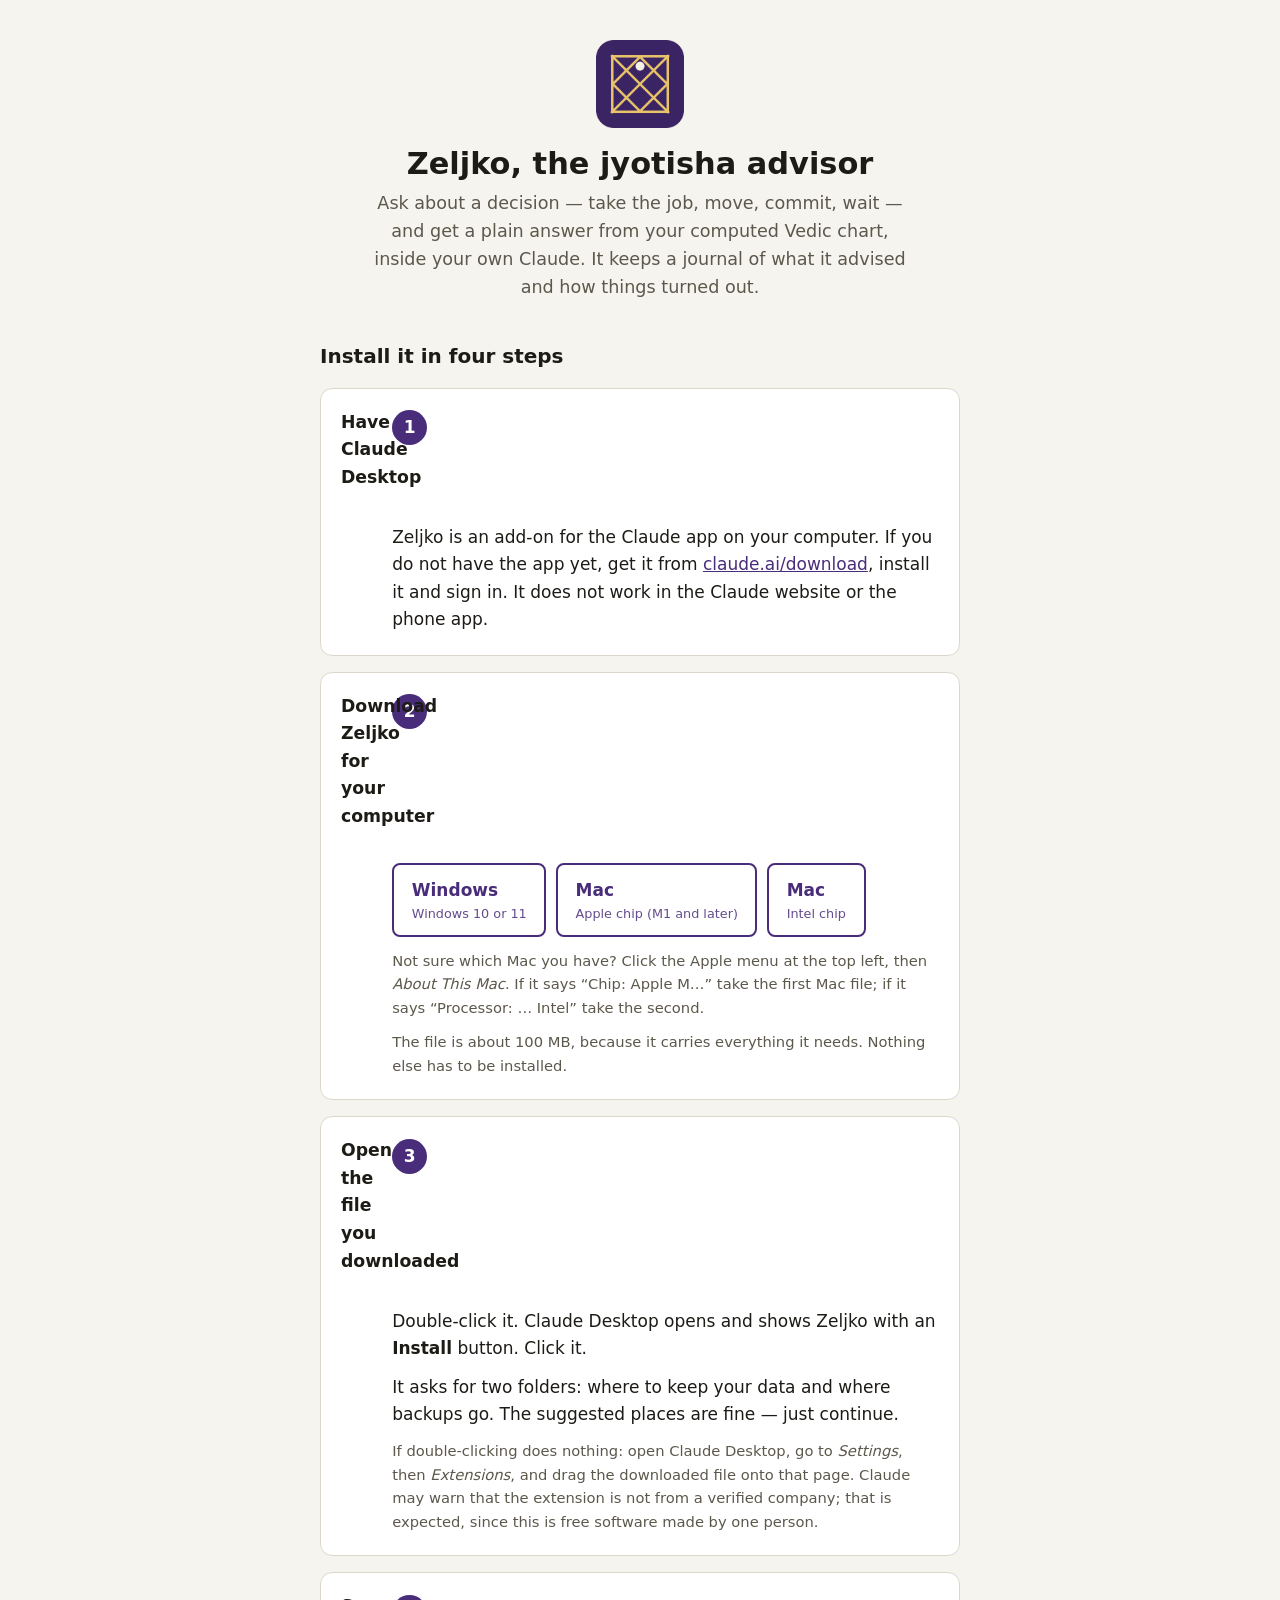
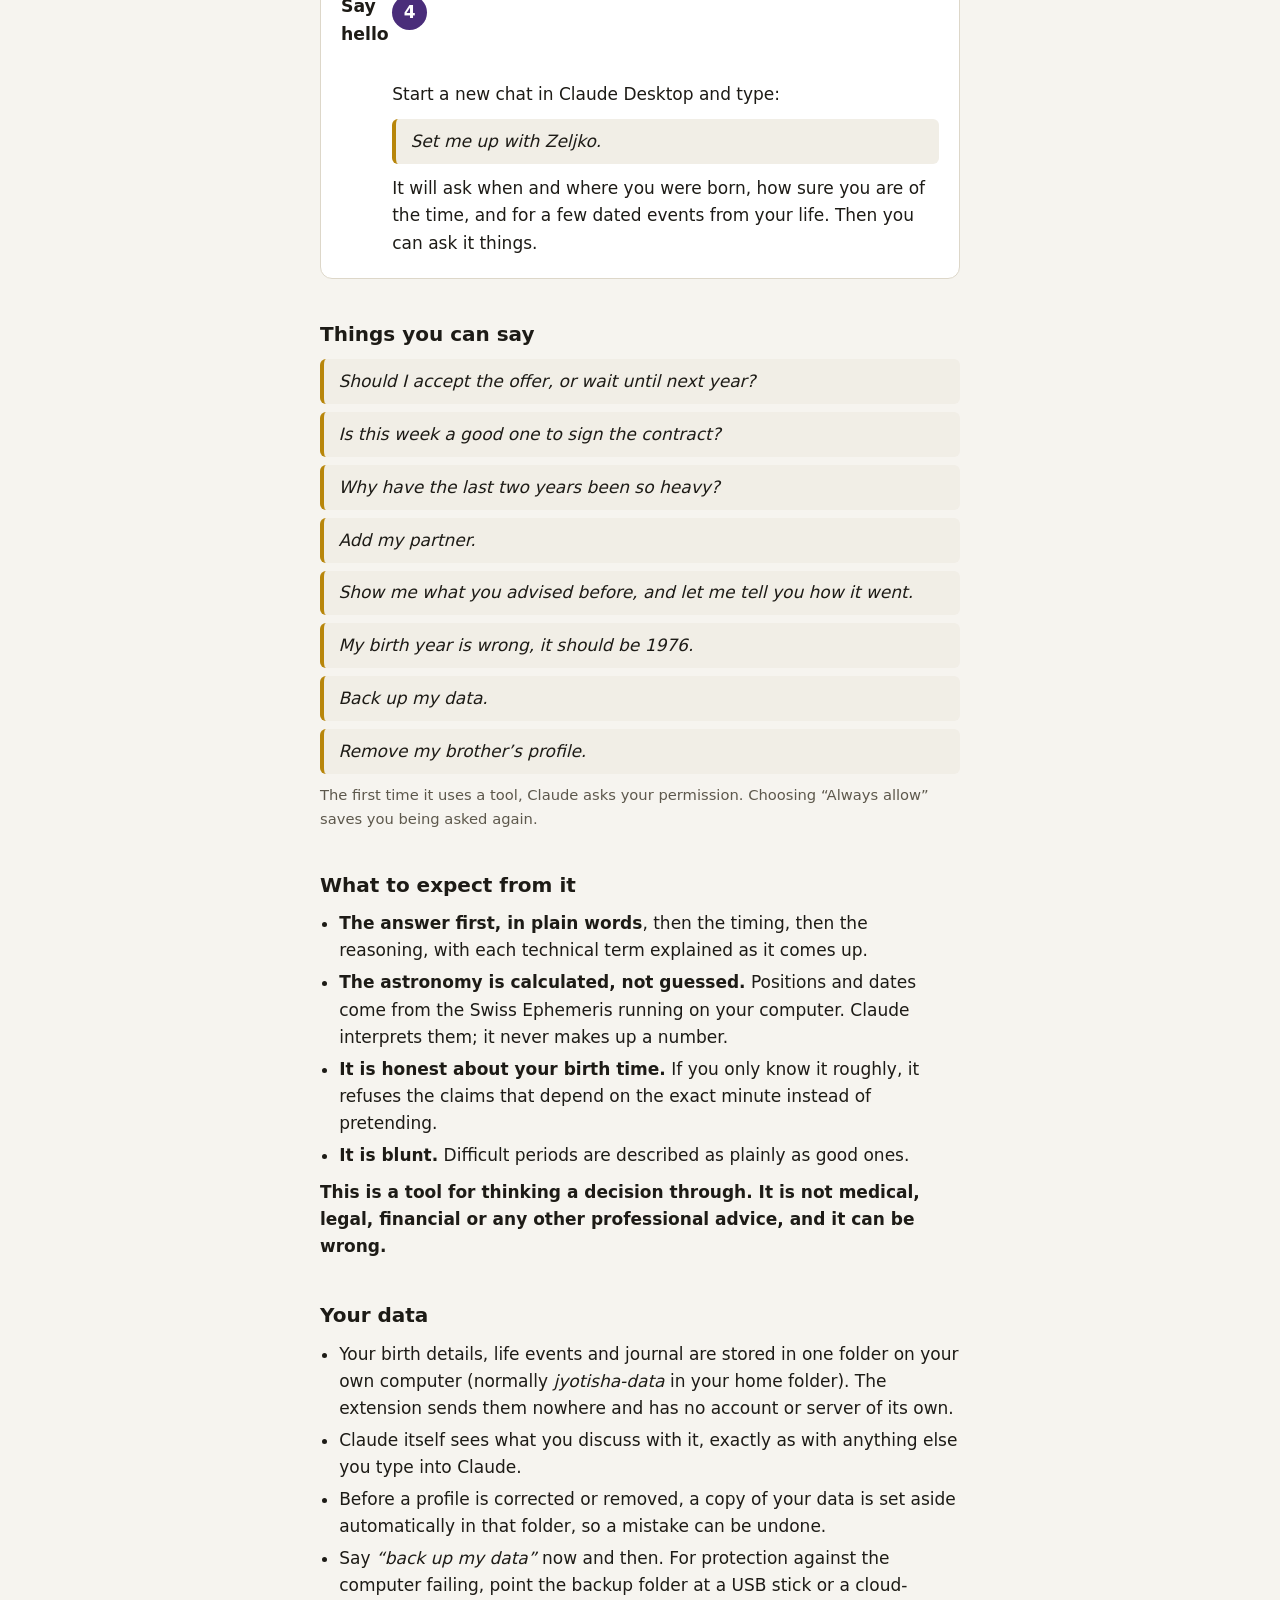
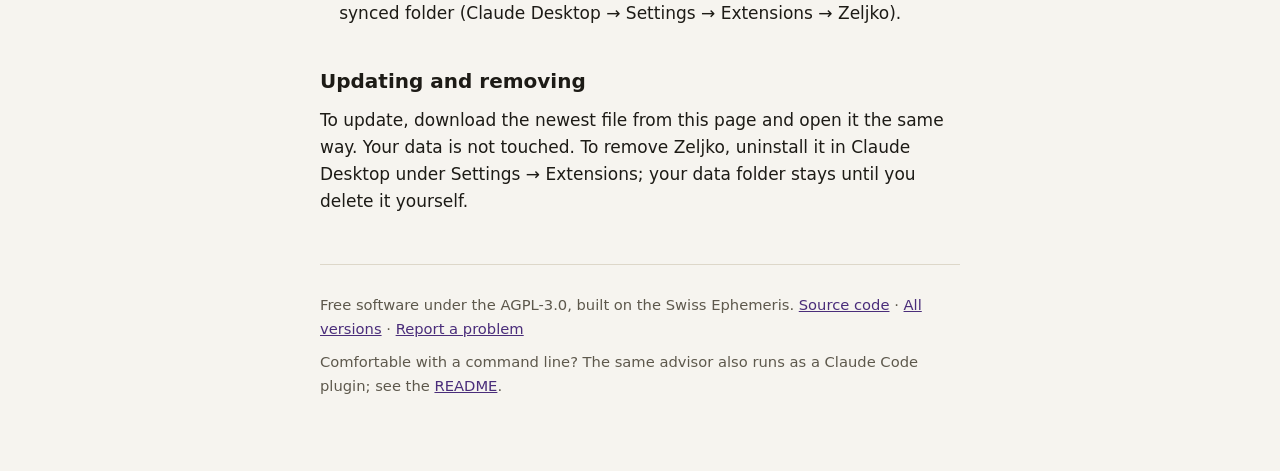
==== docs/index.html @ 325c5fb8 "Add the Claude Desktop extension, with a download page and automatic releases New tools: correct_pro" ====
<!doctype html>
<html lang="en">
<head>
<meta charset="utf-8">
<meta name="viewport" content="width=device-width,initial-scale=1">
<title>Zeljko, the jyotisha advisor for Claude</title>
<meta name="description" content="Ask about a decision and get an answer from your computed Vedic chart, inside your own Claude. Free, and your data stays on your computer.">
<link rel="icon" href="icon.png">
<style>
:root{--bg:#f6f4ef;--card:#fff;--ink:#1d1b16;--soft:#5d584c;--line:#ddd7c9;
 --accent:#4a2d7a;--on:#fff;--gold:#b8860b;--note:#f1eee6}
@media (prefers-color-scheme:dark){:root{--bg:#17141d;--card:#211c2b;--ink:#ece8df;
 --soft:#aaa394;--line:#3a3347;--accent:#8f6bd1;--on:#14101b;--gold:#e9c46a;--note:#2a2436}}
*{box-sizing:border-box}
body{margin:0;background:var(--bg);color:var(--ink);
 font:17px/1.6 system-ui,-apple-system,"Segoe UI",sans-serif}
main{max-width:42rem;margin:0 auto;padding:2.5rem 16px 4rem}
header{text-align:center;margin-bottom:2rem}
header img{width:88px;height:88px}
h1{font-size:1.9rem;line-height:1.2;margin:.6rem 0 .4rem}
h2{font-size:1.25rem;margin:2.4rem 0 .6rem}
p{margin:.6rem 0}
.lead{font-size:1.1rem;color:var(--soft);max-width:34rem;margin:0 auto}
.step{background:var(--card);border:1px solid var(--line);border-radius:12px;
 padding:1.1rem 1.25rem;margin:1rem 0;display:grid;grid-template-columns:2.4rem 1fr;gap:.2rem .8rem}
.n{grid-row:1/9;width:2.2rem;height:2.2rem;border-radius:50%;background:var(--accent);
 color:var(--on);font-weight:700;display:grid;place-items:center}
.step h3{margin:.15rem 0 .2rem;font-size:1.08rem}
.step>p,.step>div{grid-column:2;margin:.25rem 0}
.buttons{display:flex;flex-wrap:wrap;gap:.6rem;margin:.6rem 0}
a.dl{display:inline-block;padding:.7rem 1.1rem;border-radius:8px;text-decoration:none;
 border:2px solid var(--accent);color:var(--accent);font-weight:600}
a.dl.mine{background:var(--accent);color:var(--on)}
a.dl small{display:block;font-weight:400;font-size:.8rem;opacity:.85}
.say{background:var(--note);border-left:4px solid var(--gold);border-radius:6px;
 padding:.55rem .9rem;margin:.5rem 0;font-style:italic}
.small{font-size:.92rem;color:var(--soft)}
ul{padding-left:1.2rem;margin:.4rem 0}li{margin:.3rem 0}
a{color:var(--accent)}
footer{margin-top:3rem;padding-top:1.2rem;border-top:1px solid var(--line)}
</style>
</head>
<body>
<main>
<header>
  <img src="icon.png" alt="">
  <h1>Zeljko, the jyotisha advisor</h1>
  <p class="lead">Ask about a decision &mdash; take the job, move, commit, wait &mdash;
  and get a plain answer from your computed Vedic chart, inside your own Claude.
  It keeps a journal of what it advised and how things turned out.</p>
</header>

<h2>Install it in four steps</h2>

<section class="step">
  <div class="n">1</div>
  <h3>Have Claude Desktop</h3>
  <p>Zeljko is an add-on for the Claude app on your computer. If you do not have
  the app yet, get it from <a href="https://claude.ai/download">claude.ai/download</a>,
  install it and sign in. It does not work in the Claude website or the phone app.</p>
</section>

<section class="step">
  <div class="n">2</div>
  <h3>Download Zeljko for your computer</h3>
  <div class="buttons">
    <a class="dl" data-os="windows" href="https://github.com/nidzus/zeljko/releases/latest/download/zeljko-windows.mcpb">Windows<small>Windows 10 or 11</small></a>
    <a class="dl" data-os="mac" href="https://github.com/nidzus/zeljko/releases/latest/download/zeljko-mac-apple-silicon.mcpb">Mac<small>Apple chip (M1 and later)</small></a>
    <a class="dl" href="https://github.com/nidzus/zeljko/releases/latest/download/zeljko-mac-intel.mcpb">Mac<small>Intel chip</small></a>
  </div>
  <p class="small" id="hint">Not sure which Mac you have? Click the Apple menu at the
  top left, then <em>About This Mac</em>. If it says &ldquo;Chip: Apple M&hellip;&rdquo;
  take the first Mac file; if it says &ldquo;Processor: &hellip; Intel&rdquo; take the second.</p>
  <p class="small">The file is about 100&nbsp;MB, because it carries everything it
  needs. Nothing else has to be installed.</p>
</section>

<section class="step">
  <div class="n">3</div>
  <h3>Open the file you downloaded</h3>
  <p>Double-click it. Claude Desktop opens and shows Zeljko with an
  <strong>Install</strong> button. Click it.</p>
  <p>It asks for two folders: where to keep your data and where backups go. The
  suggested places are fine &mdash; just continue.</p>
  <p class="small">If double-clicking does nothing: open Claude Desktop, go to
  <em>Settings</em>, then <em>Extensions</em>, and drag the downloaded file onto
  that page. Claude may warn that the extension is not from a verified
  company; that is expected, since this is free software made by one person.</p>
</section>

<section class="step">
  <div class="n">4</div>
  <h3>Say hello</h3>
  <p>Start a new chat in Claude Desktop and type:</p>
  <div class="say">Set me up with Zeljko.</div>
  <p>It will ask when and where you were born, how sure you are of the time,
  and for a few dated events from your life. Then you can ask it things.</p>
</section>

<h2>Things you can say</h2>
<div class="say">Should I accept the offer, or wait until next year?</div>
<div class="say">Is this week a good one to sign the contract?</div>
<div class="say">Why have the last two years been so heavy?</div>
<div class="say">Add my partner.</div>
<div class="say">Show me what you advised before, and let me tell you how it went.</div>
<div class="say">My birth year is wrong, it should be 1976.</div>
<div class="say">Back up my data.</div>
<div class="say">Remove my brother&rsquo;s profile.</div>
<p class="small">The first time it uses a tool, Claude asks your permission.
Choosing &ldquo;Always allow&rdquo; saves you being asked again.</p>

<h2>What to expect from it</h2>
<ul>
  <li><strong>The answer first, in plain words</strong>, then the timing, then
  the reasoning, with each technical term explained as it comes up.</li>
  <li><strong>The astronomy is calculated, not guessed.</strong> Positions and
  dates come from the Swiss Ephemeris running on your computer. Claude
  interprets them; it never makes up a number.</li>
  <li><strong>It is honest about your birth time.</strong> If you only know it
  roughly, it refuses the claims that depend on the exact minute instead of
  pretending.</li>
  <li><strong>It is blunt.</strong> Difficult periods are described as plainly
  as good ones.</li>
</ul>
<p><strong>This is a tool for thinking a decision through. It is not medical,
legal, financial or any other professional advice, and it can be wrong.</strong></p>

<h2>Your data</h2>
<ul>
  <li>Your birth details, life events and journal are stored in one folder on
  your own computer (normally <em>jyotisha-data</em> in your home folder). The
  extension sends them nowhere and has no account or server of its own.</li>
  <li>Claude itself sees what you discuss with it, exactly as with anything
  else you type into Claude.</li>
  <li>Before a profile is corrected or removed, a copy of your data is set
  aside automatically in that folder, so a mistake can be undone.</li>
  <li>Say <em>&ldquo;back up my data&rdquo;</em> now and then. For protection
  against the computer failing, point the backup folder at a USB stick or a
  cloud-synced folder (Claude Desktop &rarr; Settings &rarr; Extensions &rarr; Zeljko).</li>
</ul>

<h2>Updating and removing</h2>
<p>To update, download the newest file from this page and open it the same way.
Your data is not touched. To remove Zeljko, uninstall it in Claude Desktop
under Settings &rarr; Extensions; your data folder stays until you delete it yourself.</p>

<footer class="small">
  <p>Free software under the AGPL-3.0, built on the Swiss Ephemeris.
  <a href="https://github.com/nidzus/zeljko">Source code</a> &middot;
  <a href="https://github.com/nidzus/zeljko/releases">All versions</a> &middot;
  <a href="https://github.com/nidzus/zeljko/issues">Report a problem</a></p>
  <p>Comfortable with a command line? The same advisor also runs as a Claude
  Code plugin; see the <a href="https://github.com/nidzus/zeljko#readme">README</a>.</p>
</footer>
</main>
<script>
(function () {
  var ua = navigator.userAgent || "", os = /Windows/.test(ua) ? "windows" : /Mac OS X|Macintosh/.test(ua) ? "mac" : "";
  if (!os) return;
  var mine = document.querySelector('a.dl[data-os="' + os + '"]');
  if (mine) mine.classList.add("mine");
  if (os === "windows") document.getElementById("hint").hidden = true;
})();
</script>
</body>
</html>
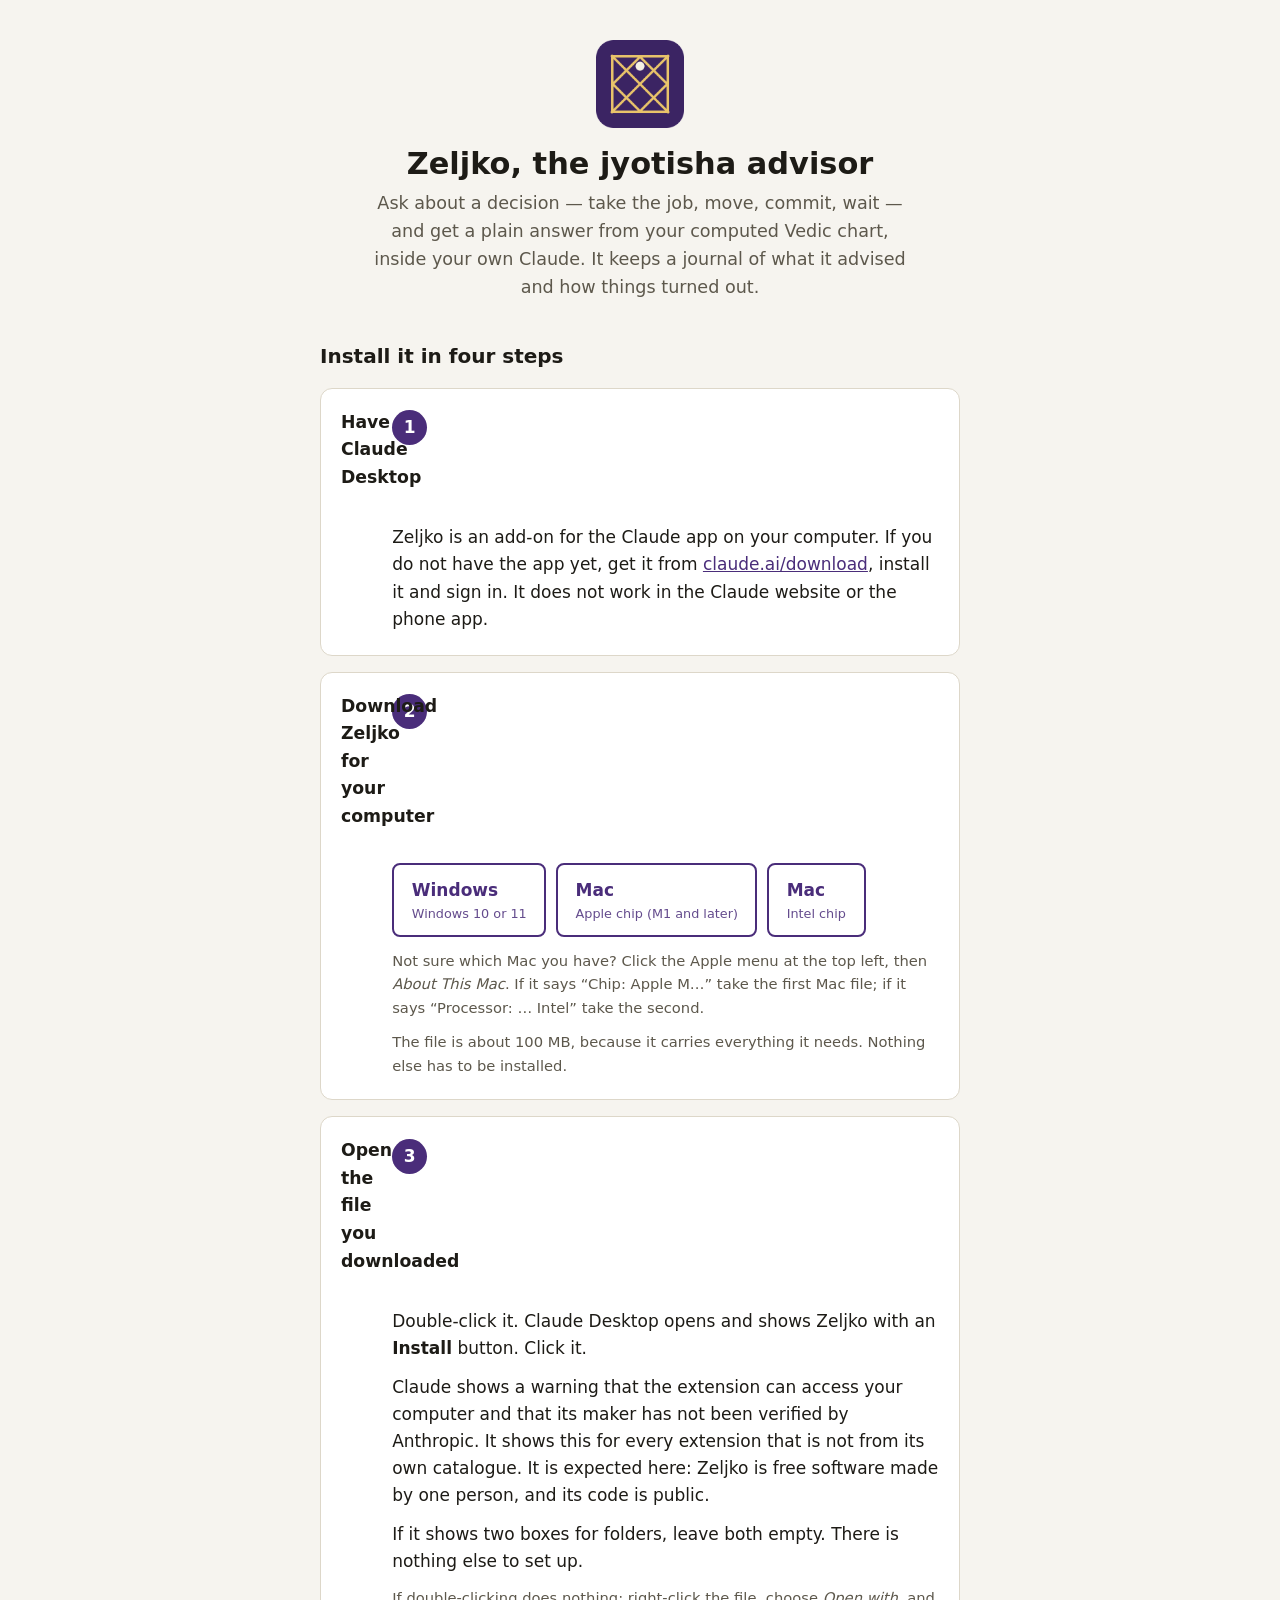
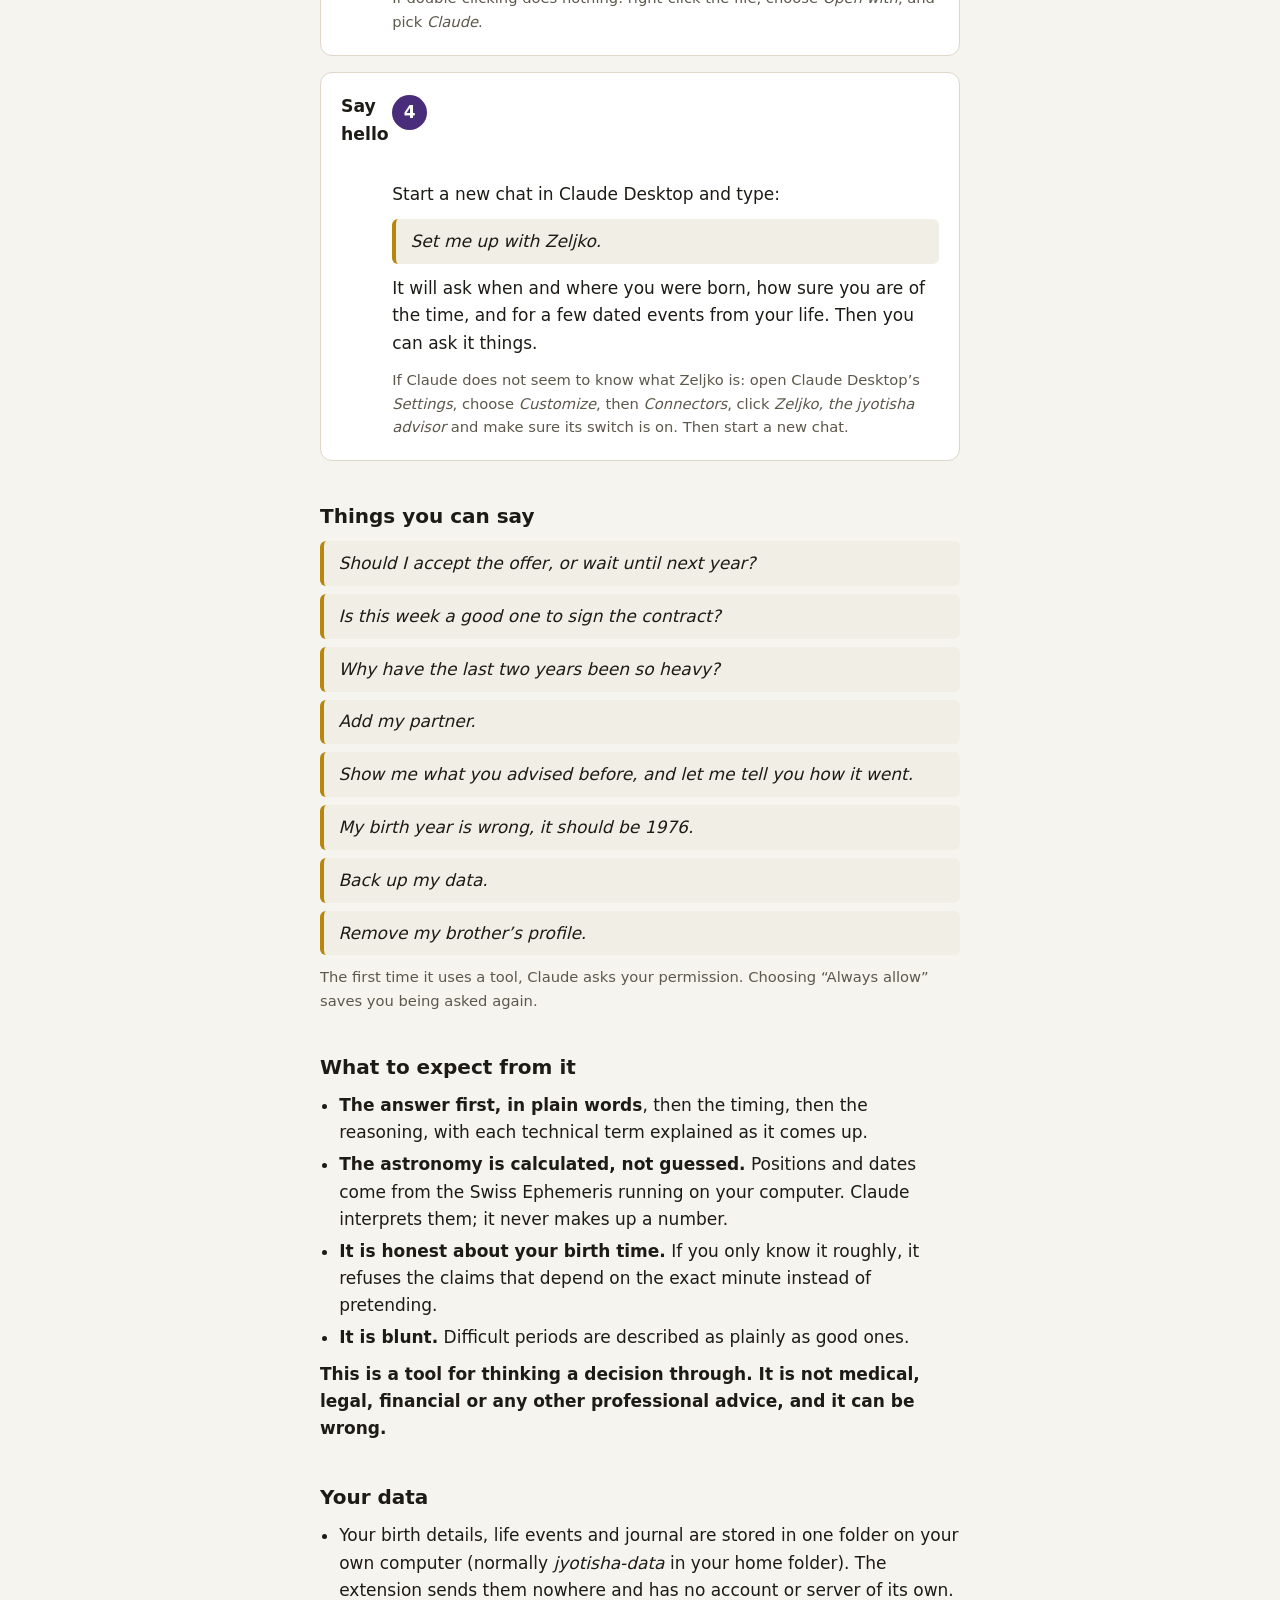
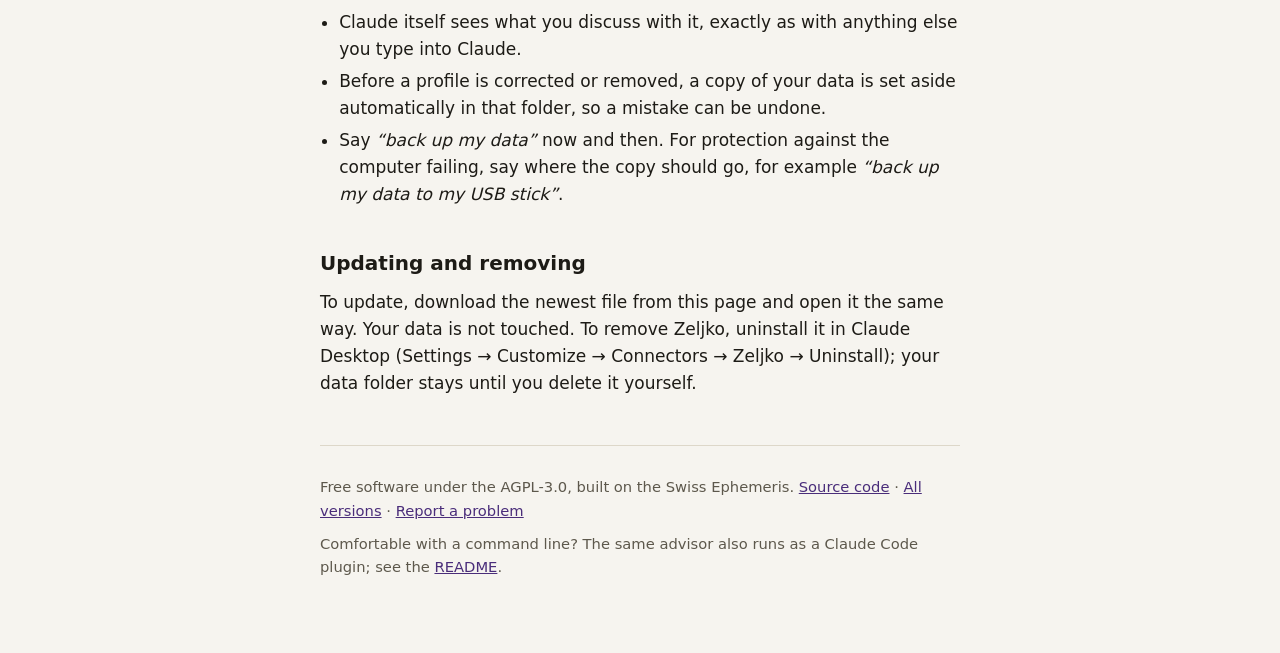
==== commit b8763111: "Ask for nothing at install: no required folders, no suggested-folder text; correct the page's steps " ====
--- a/docs/index.html
+++ b/docs/index.html
@@ -80,12 +80,14 @@
   <h3>Open the file you downloaded</h3>
   <p>Double-click it. Claude Desktop opens and shows Zeljko with an
   <strong>Install</strong> button. Click it.</p>
-  <p>It asks for two folders: where to keep your data and where backups go. The
-  suggested places are fine &mdash; just continue.</p>
-  <p class="small">If double-clicking does nothing: open Claude Desktop, go to
-  <em>Settings</em>, then <em>Extensions</em>, and drag the downloaded file onto
-  that page. Claude may warn that the extension is not from a verified
-  company; that is expected, since this is free software made by one person.</p>
+  <p>Claude shows a warning that the extension can access your computer and
+  that its maker has not been verified by Anthropic. It shows this for every
+  extension that is not from its own catalogue. It is expected here: Zeljko is
+  free software made by one person, and its code is public.</p>
+  <p>If it shows two boxes for folders, leave both empty. There is nothing
+  else to set up.</p>
+  <p class="small">If double-clicking does nothing: right-click the file,
+  choose <em>Open with</em>, and pick <em>Claude</em>.</p>
 </section>
 
 <section class="step">
@@ -95,6 +97,10 @@
   <div class="say">Set me up with Zeljko.</div>
   <p>It will ask when and where you were born, how sure you are of the time,
   and for a few dated events from your life. Then you can ask it things.</p>
+  <p class="small">If Claude does not seem to know what Zeljko is: open
+  Claude Desktop&rsquo;s <em>Settings</em>, choose <em>Customize</em>, then
+  <em>Connectors</em>, click <em>Zeljko, the jyotisha advisor</em> and make
+  sure its switch is on. Then start a new chat.</p>
 </section>
 
 <h2>Things you can say</h2>
@@ -135,14 +141,14 @@
   <li>Before a profile is corrected or removed, a copy of your data is set
   aside automatically in that folder, so a mistake can be undone.</li>
   <li>Say <em>&ldquo;back up my data&rdquo;</em> now and then. For protection
-  against the computer failing, point the backup folder at a USB stick or a
-  cloud-synced folder (Claude Desktop &rarr; Settings &rarr; Extensions &rarr; Zeljko).</li>
+  against the computer failing, say where the copy should go, for example <em>&ldquo;back up my data to
+  my USB stick&rdquo;</em>.</li>
 </ul>
 
 <h2>Updating and removing</h2>
 <p>To update, download the newest file from this page and open it the same way.
 Your data is not touched. To remove Zeljko, uninstall it in Claude Desktop
-under Settings &rarr; Extensions; your data folder stays until you delete it yourself.</p>
+(Settings &rarr; Customize &rarr; Connectors &rarr; Zeljko &rarr; Uninstall); your data folder stays until you delete it yourself.</p>
 
 <footer class="small">
   <p>Free software under the AGPL-3.0, built on the Swiss Ephemeris.
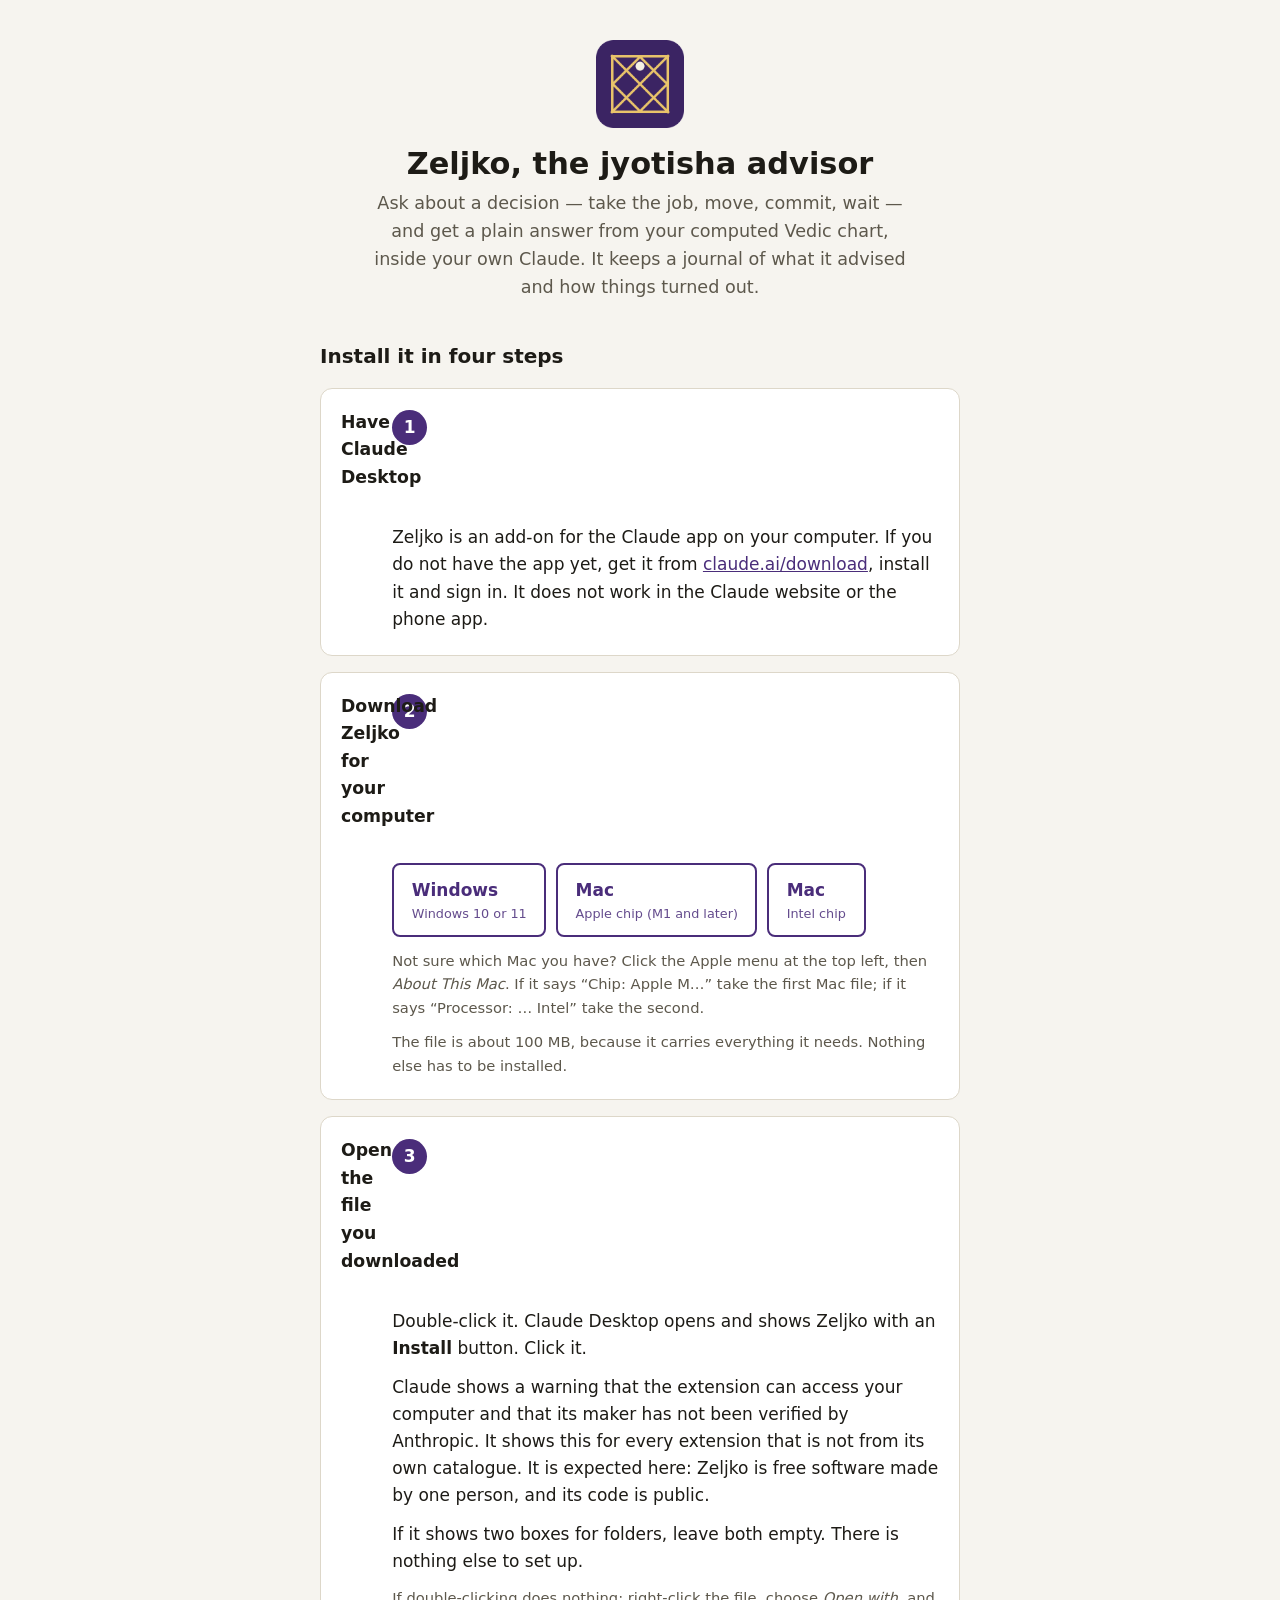
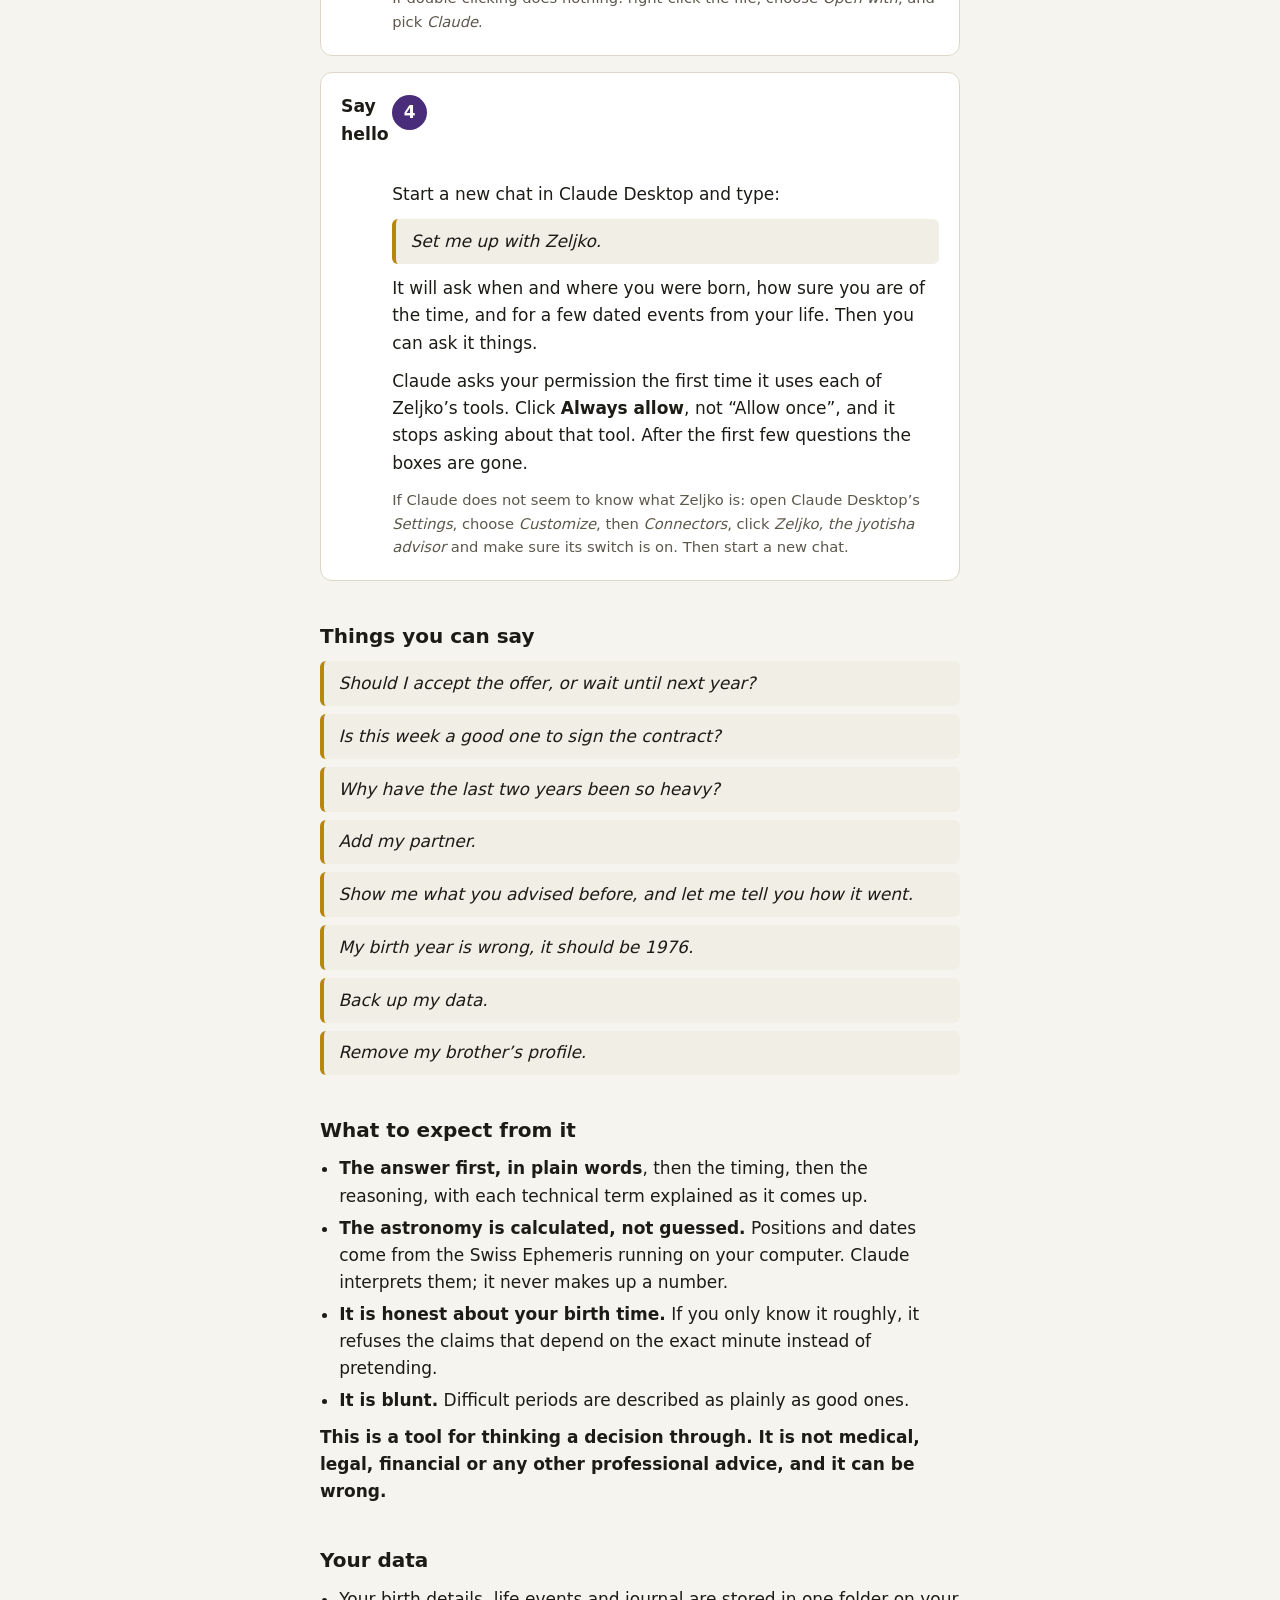
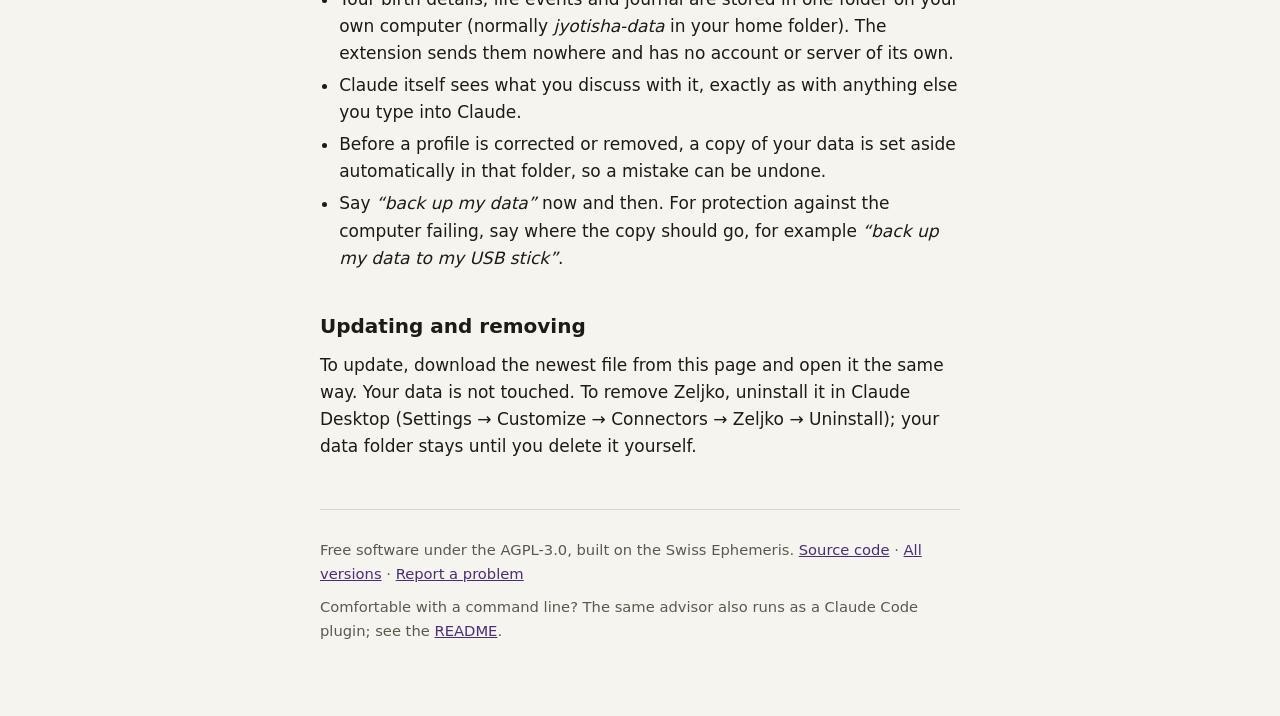
==== commit f3e6834e: "Mark each tool as read-only or data-changing; say Always allow in the install steps Co-Authored-By: " ====
--- a/docs/index.html
+++ b/docs/index.html
@@ -97,6 +97,10 @@
   <div class="say">Set me up with Zeljko.</div>
   <p>It will ask when and where you were born, how sure you are of the time,
   and for a few dated events from your life. Then you can ask it things.</p>
+  <p>Claude asks your permission the first time it uses each of Zeljko&rsquo;s
+  tools. Click <strong>Always allow</strong>, not &ldquo;Allow once&rdquo;, and
+  it stops asking about that tool. After the first few questions the boxes
+  are gone.</p>
   <p class="small">If Claude does not seem to know what Zeljko is: open
   Claude Desktop&rsquo;s <em>Settings</em>, choose <em>Customize</em>, then
   <em>Connectors</em>, click <em>Zeljko, the jyotisha advisor</em> and make
@@ -112,8 +116,6 @@
 <div class="say">My birth year is wrong, it should be 1976.</div>
 <div class="say">Back up my data.</div>
 <div class="say">Remove my brother&rsquo;s profile.</div>
-<p class="small">The first time it uses a tool, Claude asks your permission.
-Choosing &ldquo;Always allow&rdquo; saves you being asked again.</p>
 
 <h2>What to expect from it</h2>
 <ul>
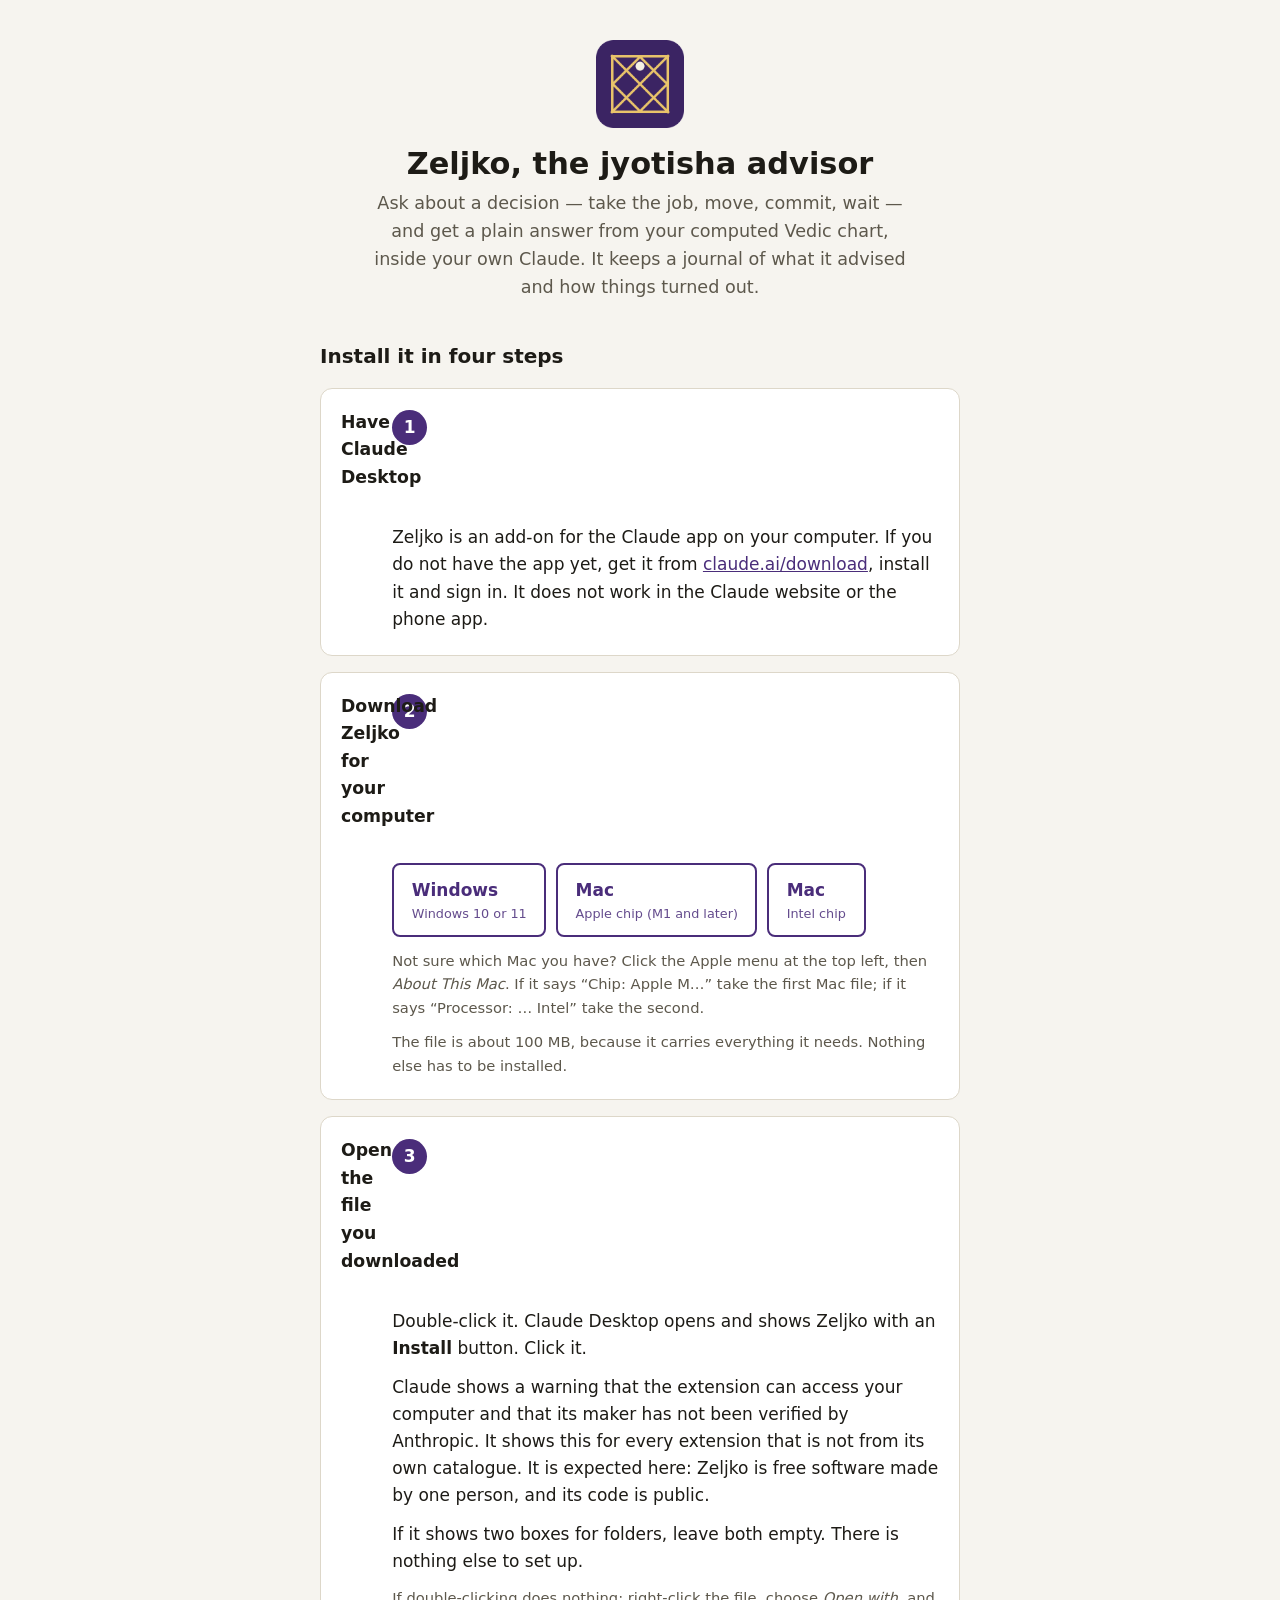
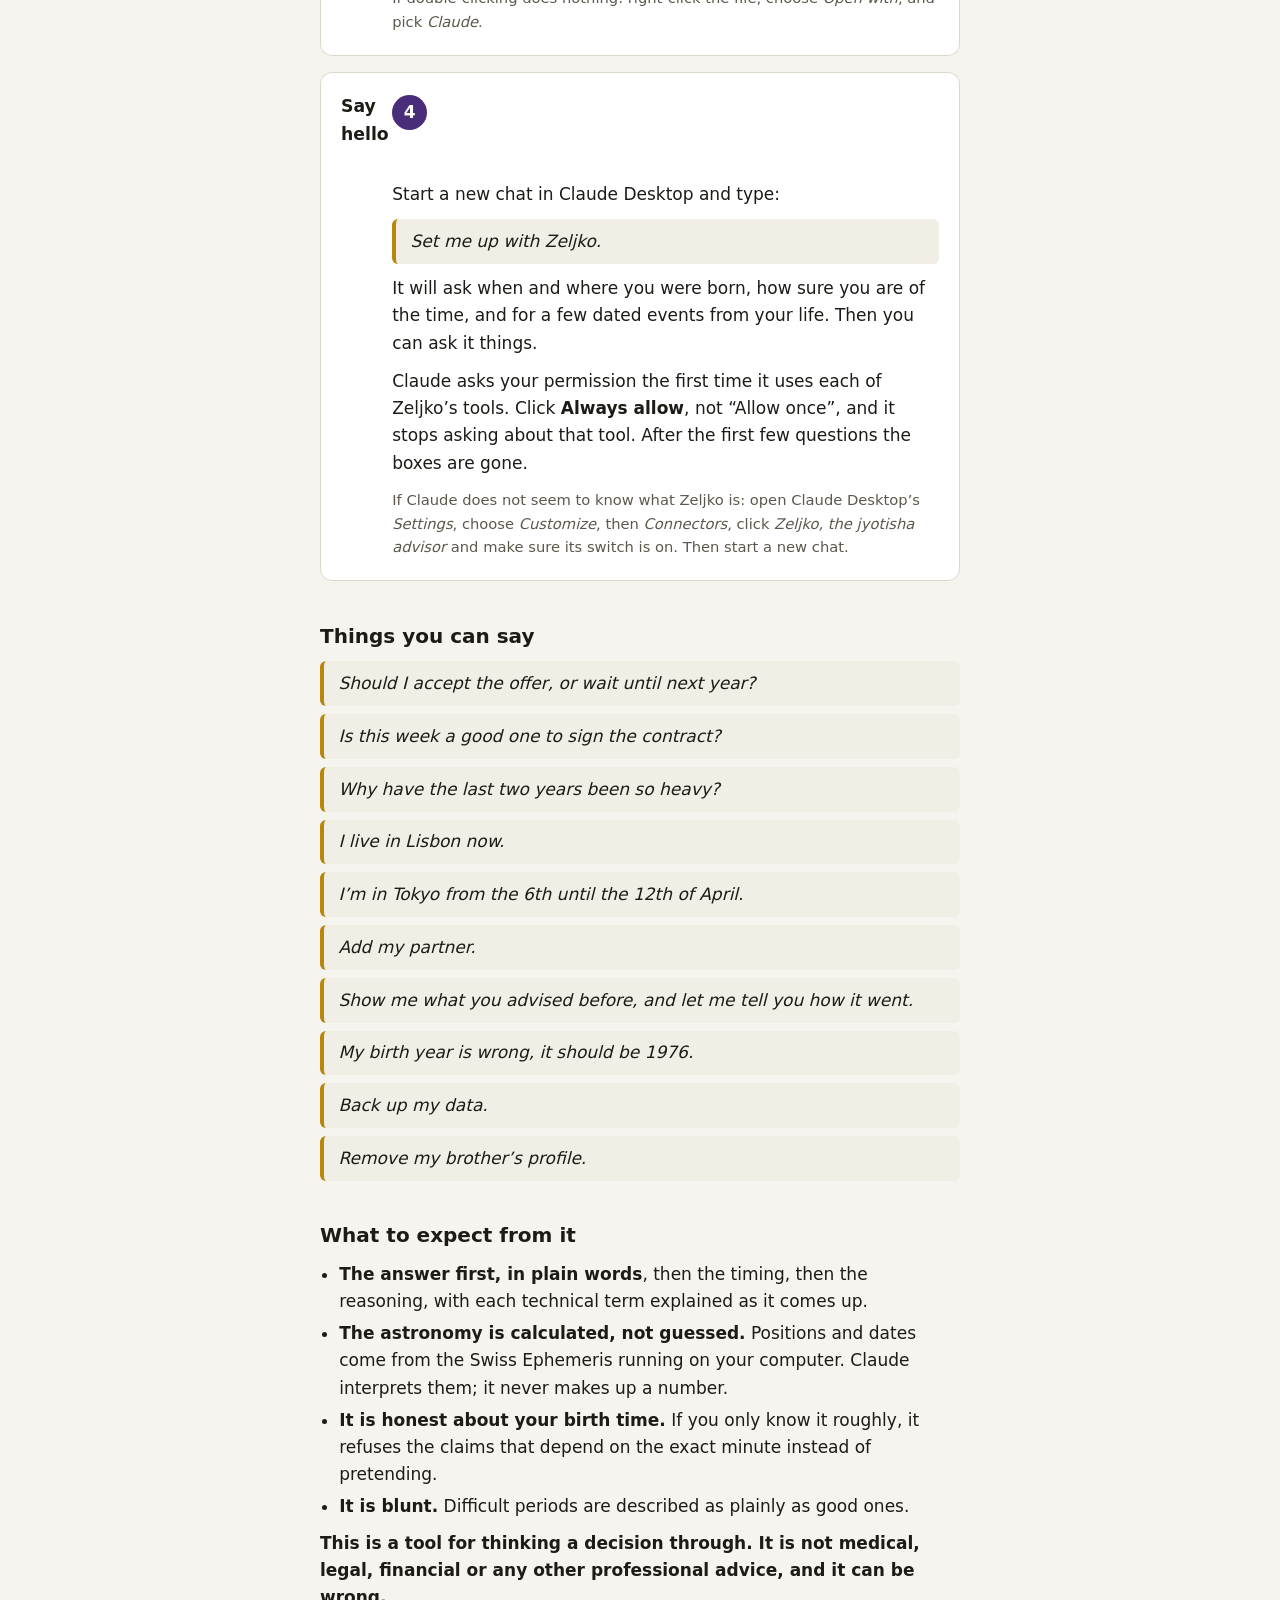
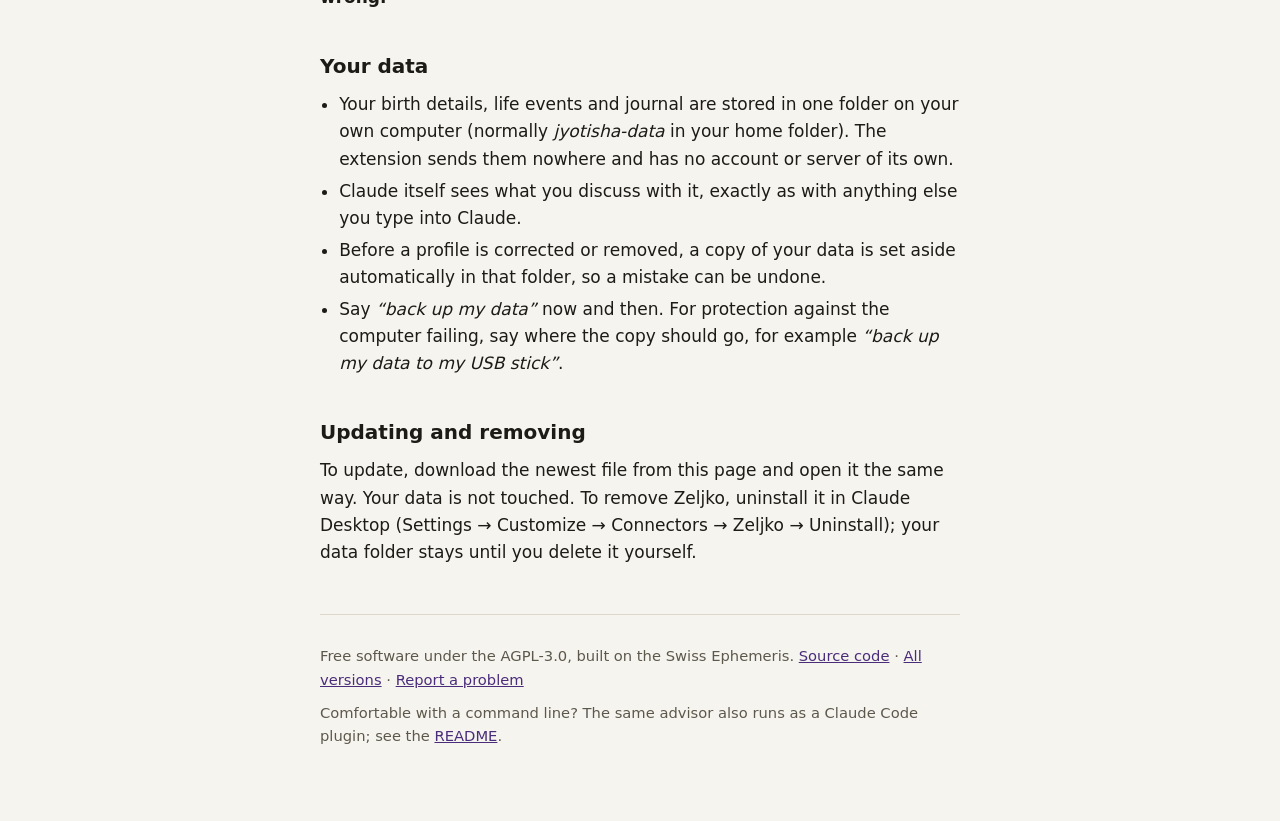
==== commit 8dfb7af1: "A stay somewhere else has a first and last day and ends by itself Co-Authored-By: Claude Fable 5.2 <" ====
--- a/docs/index.html
+++ b/docs/index.html
@@ -111,6 +111,8 @@
 <div class="say">Should I accept the offer, or wait until next year?</div>
 <div class="say">Is this week a good one to sign the contract?</div>
 <div class="say">Why have the last two years been so heavy?</div>
+<div class="say">I live in Lisbon now.</div>
+<div class="say">I&rsquo;m in Tokyo from the 6th until the 12th of April.</div>
 <div class="say">Add my partner.</div>
 <div class="say">Show me what you advised before, and let me tell you how it went.</div>
 <div class="say">My birth year is wrong, it should be 1976.</div>
